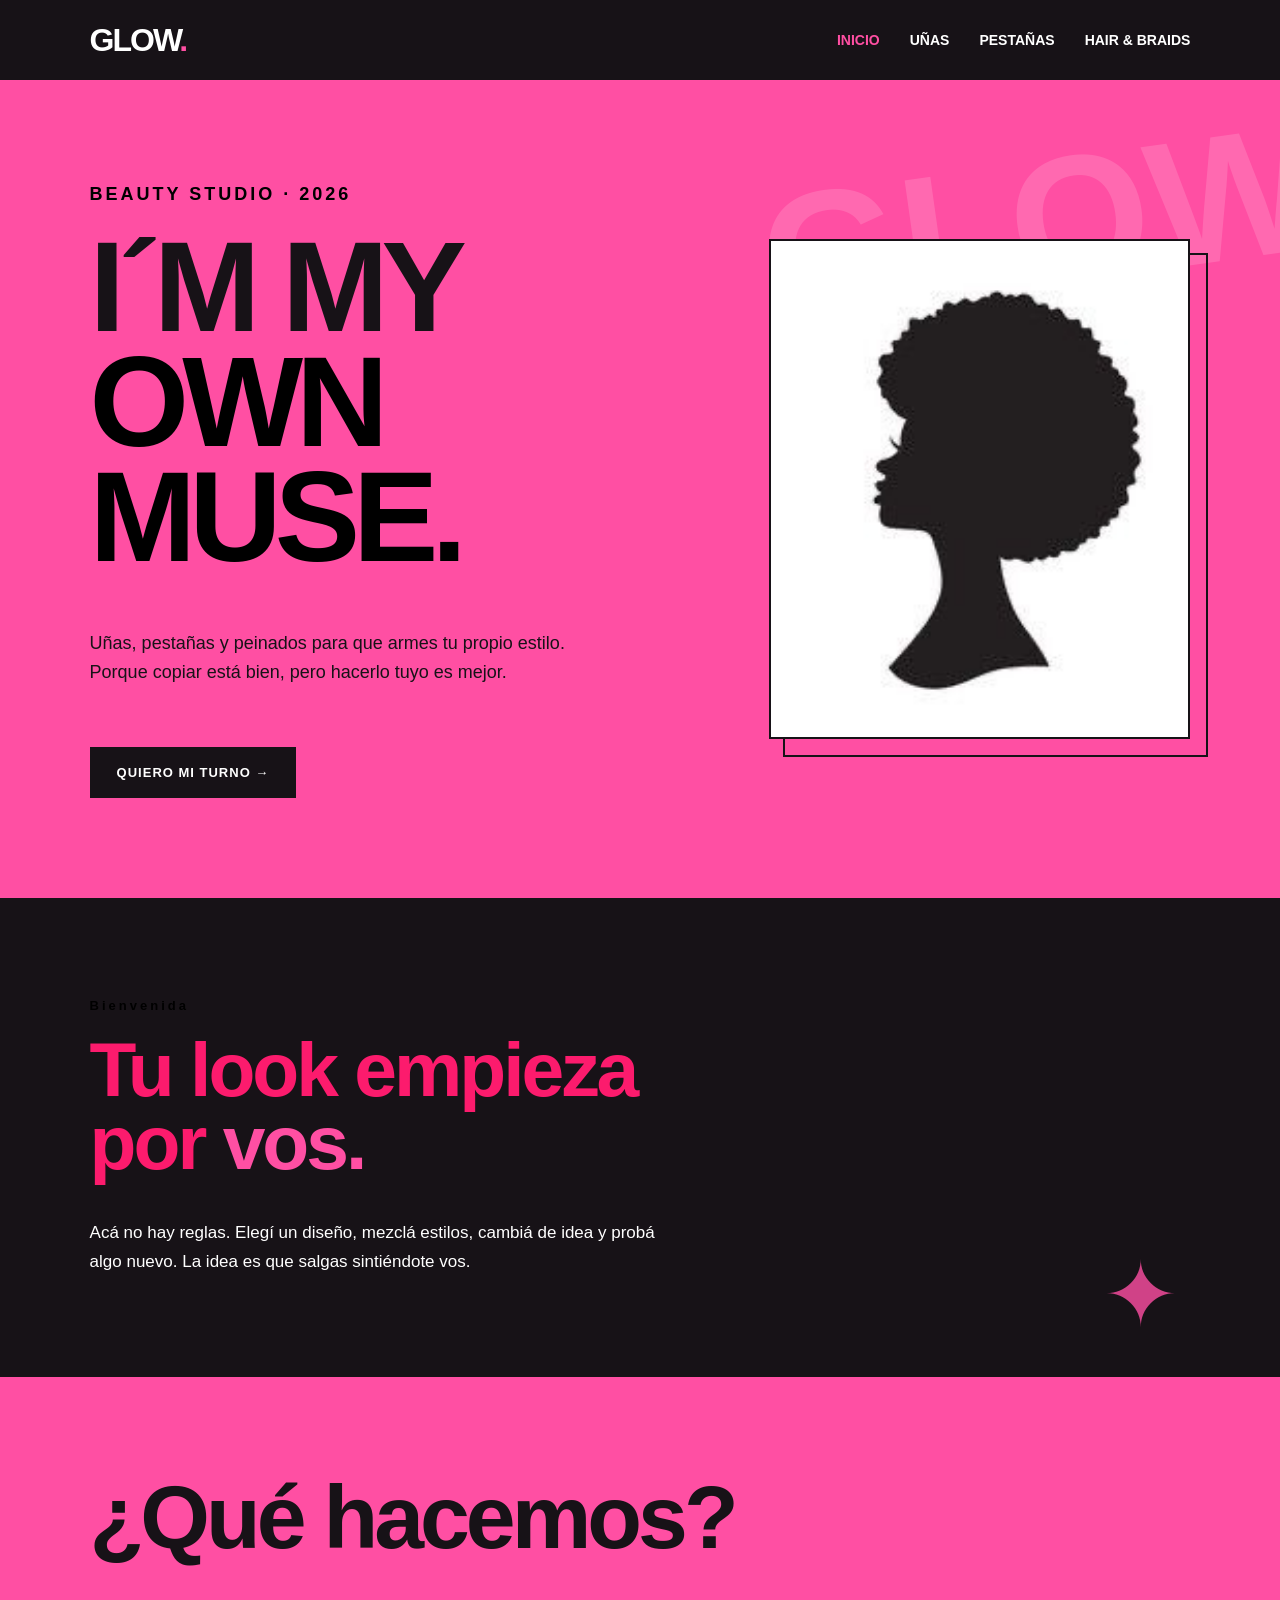
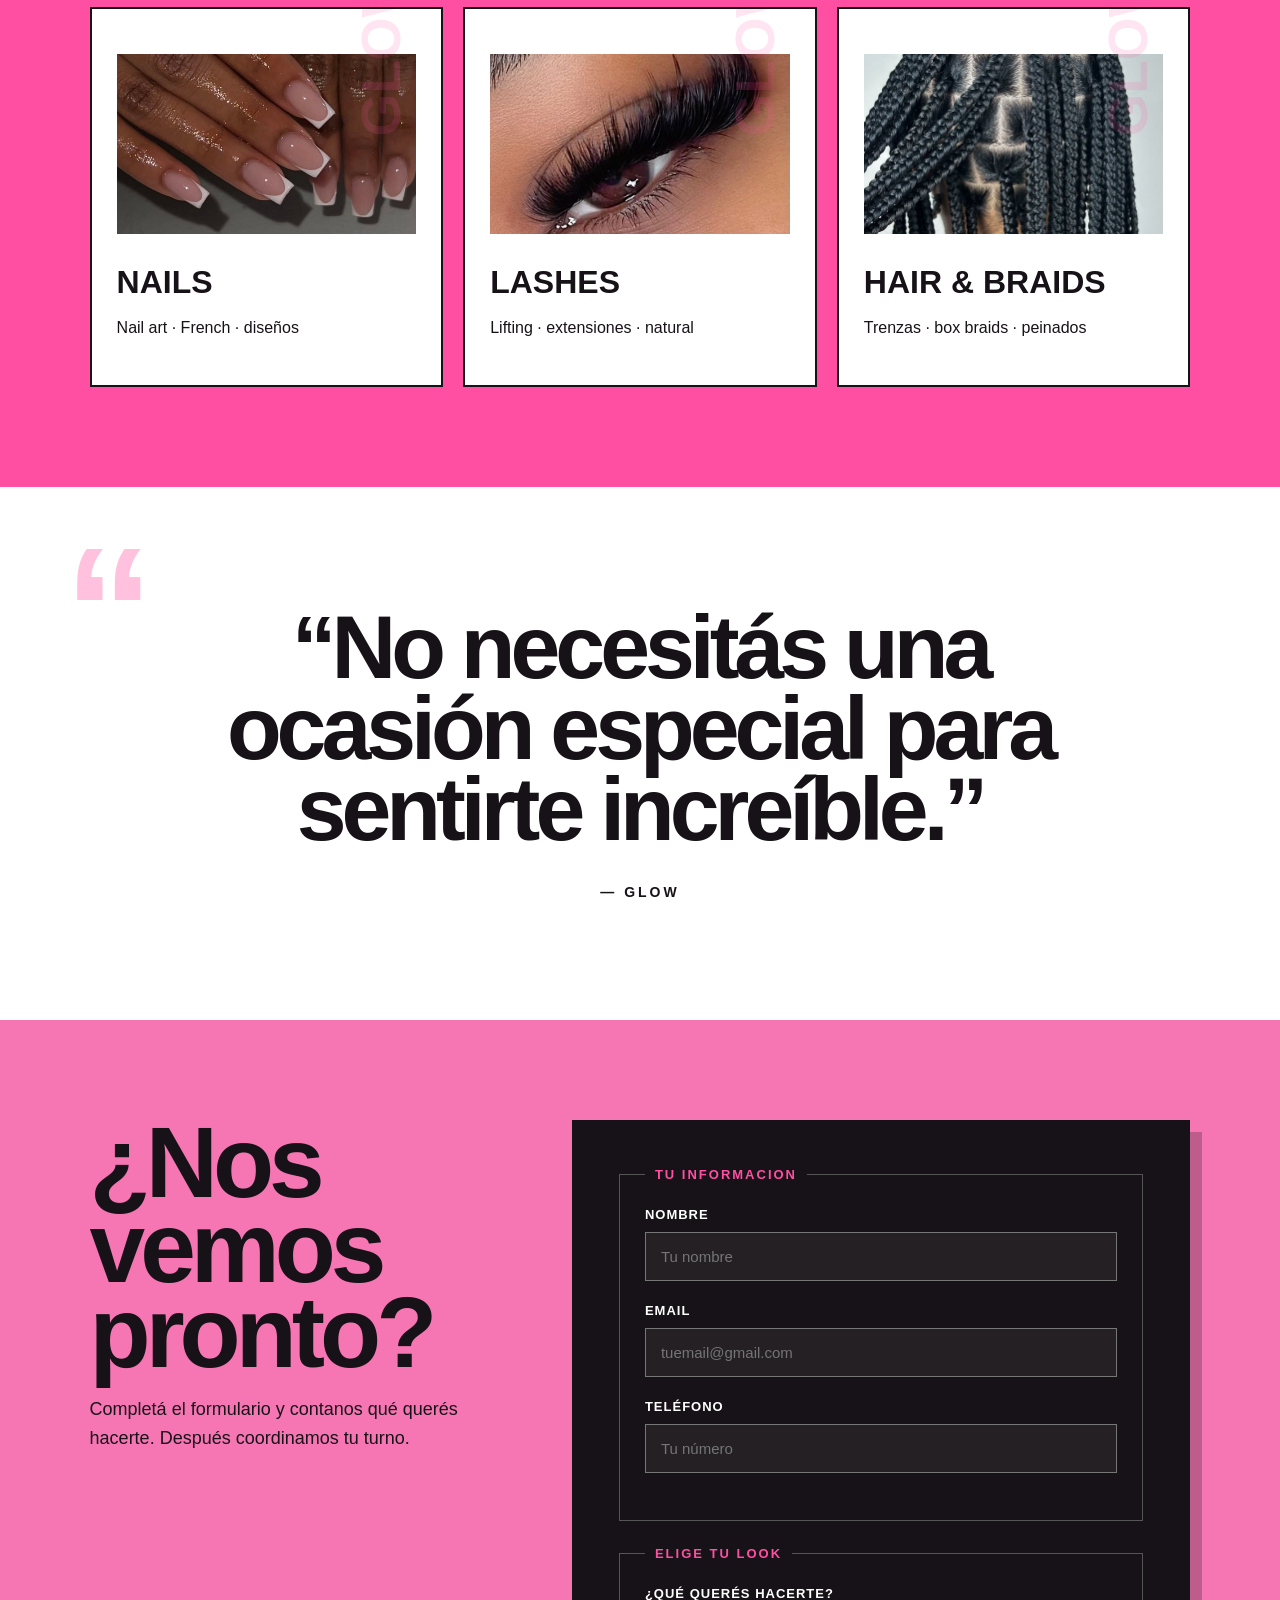
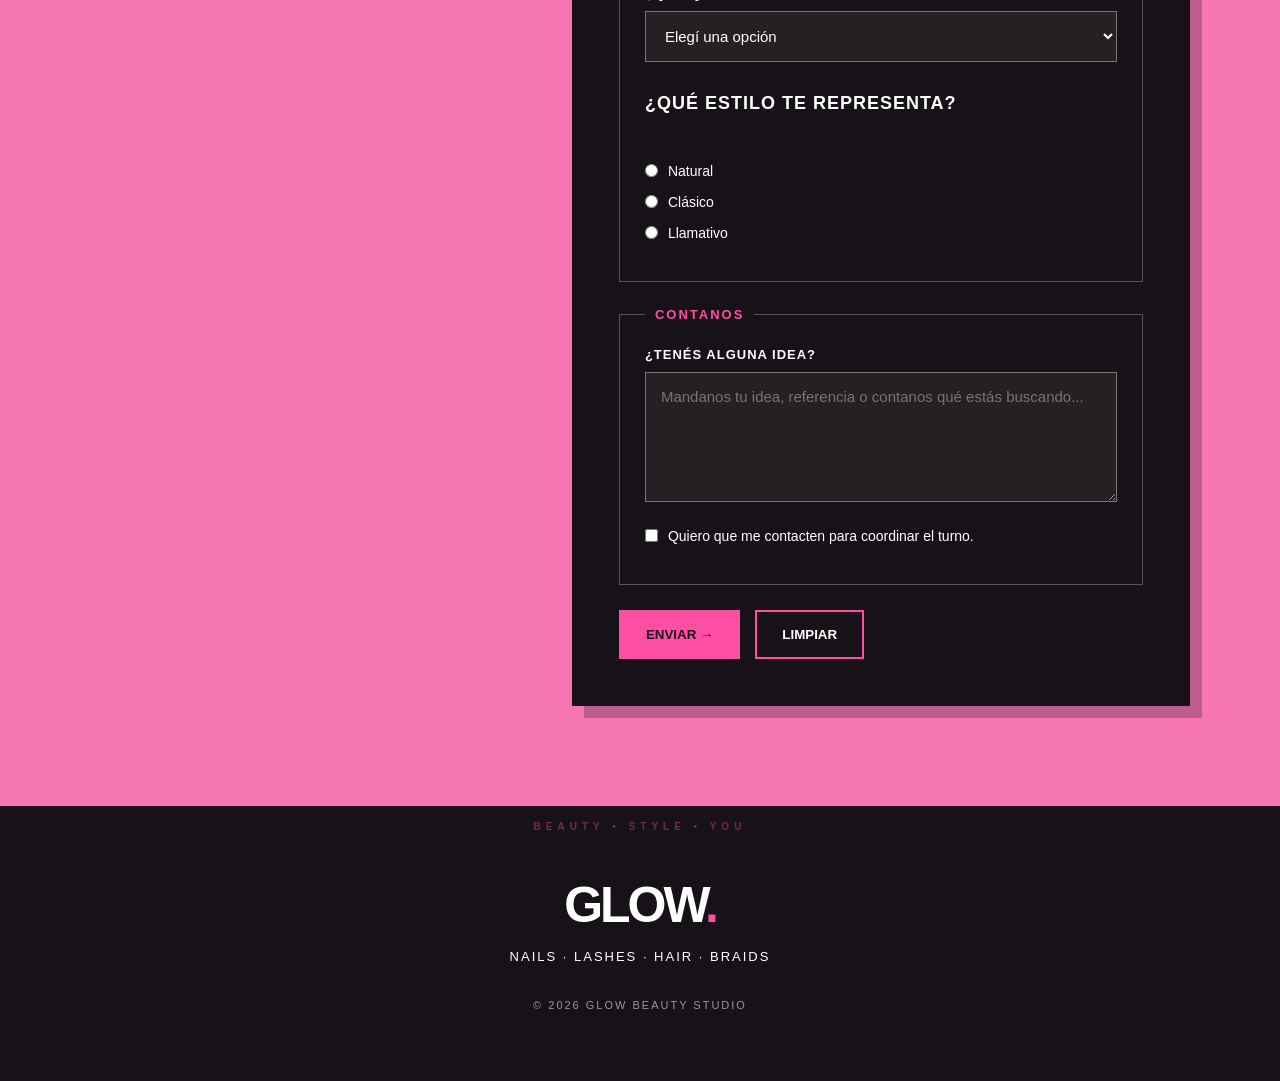
==== index.html @ 140ef934 "Entrega proyecto Estetica" ====
<!DOCTYPE html>
<html lang="es">

<head>
    <meta charset="UTF-8">
    <meta name="viewport" content="width=device-width, initial-scale=1.0">
    <title>GLOW — Beauty Studio</title>
    <link rel="stylesheet" href="style.css">
</head>

<body>

<header class="navbar">

    <a href="index.html" class="logo">
        GLOW<span>.</span>
    </a>

    <nav>
        <a href="index.html" class="activo">Inicio</a>
        <a href="unas.html">Uñas</a>
        <a href="pestanas.html">Pestañas</a>
        <a href="peinados.html">Hair & Braids</a>
    </nav>

</header>


<main>

    <section class="hero">

        <div class="hero-text">

            <p class="mini-titulo">BEAUTY STUDIO · 2026</p>

            <h1>I´M MY<br><span>OWN MUSE.</span></h1>

            <p class="descripcion">
                Uñas, pestañas y peinados para que armes
                tu propio estilo. Porque copiar está bien,
                pero hacerlo tuyo es mejor.
            </p>

            <a href="#turnos" class="boton">QUIERO MI TURNO →</a>

        </div>

        <div class="hero-img">
            <img src="img/Logo.jpg" alt="Beauty">
            <div class="sticker">

            </div>
        

    </section>


    <section class="intro">

        <p class="mini-titulo">Bienvenida</p>

        <h2>Tu look empieza<br>por <span>vos. <br> </span></h2>

       
        <p>
            Acá no hay reglas. Elegí un diseño, mezclá estilos,
            cambiá de idea y probá algo nuevo.
            La idea es que salgas sintiéndote vos.
        </p>

    </section>


    <section class="servicios">

        <div class="section-title">
            
            <h2>¿Qué hacemos?</h2>
        </div>

        <div class="servicios-grid">

            <a href="unas.html" class="servicio">


                <img src="img/french.jpg" alt="Uñas">

                <div>
                    <h3>NAILS</h3>
                    <p>Nail art · French · diseños</p>
                </div>

            </a>


            <a href="pestanas.html" class="servicio">


                <img src="img/extensiones.jpg" alt="Pestañas">

                <div>
                    <h3>LASHES</h3>
                    <p>Lifting · extensiones · natural</p>
                </div>

            </a>


            <a href="peinados.html" class="servicio">


                <img src="img/box_braids.jpg" alt="Trenzas">

                <div>
                    <h3>HAIR & BRAIDS</h3>
                    <p>Trenzas · box braids · peinados</p>
                </div>

            </a>

        </div>

    </section>


    <section class="frase">

        <p>
            “No necesitás una ocasión especial
            para sentirte increíble.”
        </p>

        <span>— GLOW</span>

    </section>


    <section id="turnos" class="turnos">

        <div class="turnos-text">

        

            <h2>¿Nos vemos<br>pronto?</h2>

            <p>
                Completá el formulario y contanos qué
                querés hacerte. Después coordinamos tu turno.
            </p>

        </div>


        <form action="#" method="POST">

            <fieldset>

                <legend>Tu Informacion</legend>

                <label for="nombre">Nombre</label>
                <input type="text" id="nombre" name="nombre"
                placeholder="Tu nombre" required>

                <label for="email">Email</label>
                <input type="email" id="email" name="email"
                placeholder="tuemail@gmail.com" required>

                <label for="telefono">Teléfono</label>
                <input type="tel" id="telefono" name="telefono"
                placeholder="Tu número" required>

            </fieldset>


            <fieldset>

                <legend>Elige tu look</legend>

                <label for="servicio">¿Qué querés hacerte?</label>

                <select id="servicio" name="servicio" required>

                    <option value="">Elegí una opción</option>
                    <option value="unas">Uñas</option>
                    <option value="pestanas">Pestañas</option>
                    <option value="peinado">Peinado</option>
                    <option value="trenzas">Trenzas africanas</option>

                </select>


                <p class="pregunta">¿Qué estilo te representa?</p>

                <label class="check">
                    <input type="radio" name="estilo" value="natural">
                    Natural
                </label>

                <label class="check">
                    <input type="radio" name="estilo" value="clasico">
                    Clásico
                </label>

                <label class="check">
                    <input type="radio" name="estilo" value="atrevido">
                    Llamativo
                </label>

            </fieldset>


            <fieldset>

                <legend>Contanos</legend>

                <label for="comentarios">
                    ¿Tenés alguna idea?
                </label>

                <textarea
                    id="comentarios"
                    name="comentarios"
                    rows="5"
                    placeholder="Mandanos tu idea, referencia o contanos qué estás buscando..."
                ></textarea>

                <label class="check">
                    <input type="checkbox" name="contacto" required>
                    Quiero que me contacten para coordinar el turno.
                </label>

            </fieldset>


            <div class="form-buttons">

                <button type="submit">ENVIAR →</button>

                <button type="reset">LIMPIAR</button>

            </div>

        </form>

    </section>

</main>


<footer>

    <div class="footer-logo">GLOW<span>.</span></div>

    <p>NAILS · LASHES · HAIR · BRAIDS</p>

    <p class="copyright">© 2026 GLOW BEAUTY STUDIO</p>

</footer>

</body>
</html>
---- style.css ----
* {
    margin: 0;
    padding: 0;
    box-sizing: border-box;
}

body {
    background: #ff4fa3;
    color: #171217;
    font-family: Arial, sans-serif;
}



.navbar {
    width: 100%;
    min-height: 80px;
    padding: 18px 7%;
    background: #171217;
    display: flex;
    align-items: center;
    justify-content: space-between;
    gap: 30px;
}

.logo {
    color: white;
    text-decoration: none;
    font-size: 32px;
    font-weight: 900;
    letter-spacing: -2px;
    white-space: nowrap;
}

.logo span {
    color: #ff4fa3;
}

.navbar nav {
    display: flex;
    align-items: center;
    justify-content: flex-end;
    gap: 30px;
    flex-wrap: wrap;
}

.navbar nav a {
    color: white;
    text-decoration: none;
    font-size: 14px;
    font-weight: bold;
    text-transform: uppercase;
    transition: 0.3s;
    white-space: nowrap;
}

.navbar nav a:hover,
.navbar nav a.activo {
    color: #ff4fa3;
}




@media (max-width: 900px) {

    .navbar {
        flex-direction: column;
        justify-content: center;
        gap: 20px;
    }

    .navbar nav {
        width: 100%;
        justify-content: center;
        gap: 20px;
    }

}


.hero {
    min-height: 620px;
    padding: 100px 7%;
    display: flex;
    align-items: center;
    justify-content: space-between;
    gap: 50px;
    position: relative;
    overflow: hidden;
}

.hero::before {
    content: "GLOW";
    position: absolute;
    right: -40px;
    top: 40px;
    font-size: 180px;
    font-weight: 900;
    color: rgba(255, 255, 255, 0.15);
    transform: rotate(-8deg);
    pointer-events: none;
}

.hero-text {
    max-width: 650px;
    position: relative;
    z-index: 2;
}

.mini-titulo {
    color: #000000;
    font-size: 13px;
    font-weight: bold;
    letter-spacing: 3px;
    margin-bottom: 20px;
}

.hero h1 {
    font-size: clamp(70px, 10vw, 150px);
    line-height: 0.9;
    letter-spacing: -7px;
    margin-bottom: 55px;
}

.hero h1 span,
.pagina-hero h1 span {
    color: #000000;
}

.hero p {
    max-width: 500px;
    font-size: 18px;
    line-height: 1.6;
}

.hero .descripcion {
    margin-bottom: 30px;
}

.hero-img {
    width: 42%;
    position: relative;
}

.hero-img::before {
    content: "";
    position: absolute;
    width: 100%;
    height: 100%;
    border: 2px solid #171217;
    top: 14px;
    left: 14px;
    z-index: 0;
}

.hero-img img {
    width: 100%;
    height: 500px;
    object-fit: cover;
    display: block;
    position: relative;
    z-index: 1;
    border: 2px solid #171217;
}

.boton {
    display: inline-block;
    margin-top: 30px;
    padding: 16px 25px;
    background: #171217;
    color: white;
    text-decoration: none;
    font-size: 13px;
    font-weight: bold;
    letter-spacing: 1px;
    border: 2px solid #171217;
    transition: 0.3s;
}

.boton:hover {
    background: transparent;
    color: #171217;
    transform: translateY(-4px);
}




.intro {
    padding: 100px 7%;
    background: #171217;
    color: rgb(252, 27, 109);
    position: relative;
    overflow: hidden;
}

.intro::after {
    content: "✦";
    position: absolute;
    right: 8%;
    bottom: 30px;
    color: #ff4fa3;
    font-size: 90px;
    opacity: 0.8;
}

.intro h2 {
    max-width: 900px;
    font-size: clamp(40px, 6vw, 80px);
    line-height: 0.95;
    letter-spacing: -3px;
    position: relative;
    z-index: 1;
}

.intro h2 span {
    color: #ff4fa3;
}

.intro > p:last-child {
    max-width: 600px;
    margin-top: 40px;
    color: white;
    font-size: 17px;
    line-height: 1.7;
}




.servicios {
    padding: 100px 7%;
    position: relative;
}

.section-title {
    margin-bottom: 50px;
}

.section-title h2 {
    font-size: clamp(45px, 7vw, 90px);
    line-height: 0.9;
    letter-spacing: -4px;
}

.servicios-grid {
    display: grid;
    grid-template-columns: repeat(3, 1fr);
    gap: 20px;
}

.servicio {
    background: white;
    padding: 25px;
    min-height: 380px;
    border: 2px solid #171217;
    transition: 0.3s;
    text-decoration: none;
    color: #171217;
    position: relative;
    overflow: hidden;
}

.servicio::before {
    content: "GLOW";
    position: absolute;
    right: -25px;
    top: 10px;
    font-size: 55px;
    font-weight: 900;
    color: rgba(255, 79, 163, 0.15);
    transform: rotate(-90deg);
}

.servicio img {
    width: 100%;
    height: 180px;
    object-fit: cover;
    display: block;
    margin-top: 20px;
    transition: 0.4s;
}

.servicio:hover {
    background: #ff4fa3;
    transform: translateY(-8px);
    box-shadow: 8px 8px 0 #171217;
}

.servicio:hover img {
    transform: scale(1.04);
}

.servicio span {
    font-size: 13px;
    font-weight: bold;
}

.servicio h3 {
    font-size: 32px;
    margin: 30px 0 15px;
}

.servicio p {
    line-height: 1.5;
}




.frase {
    padding: 120px 7%;
    text-align: center;
    position: relative;
    background: white;
    overflow: hidden;
}

.frase::before {
    content: "“";
    position: absolute;
    left: 5%;
    top: 20px;
    font-size: 180px;
    font-weight: 900;
    color: #ff4fa3;
    opacity: 0.35;
}

.frase p {
    max-width: 1000px;
    margin: auto;
    font-size: clamp(45px, 7vw, 100px);
    line-height: 0.9;
    letter-spacing: -5px;
    font-weight: 900;
    position: relative;
}

.frase span {
    display: block;
    margin-top: 35px;
    font-size: 14px;
    font-weight: bold;
    letter-spacing: 3px;
}




.turnos {
    padding: 100px 7%;
    background: #f676b4;
    display: grid;
    grid-template-columns: 0.8fr 1.2fr;
    gap: 70px;
    align-items: start;
    position: relative;
}

.turnos-text {
    position: sticky;
    top: 30px;
}

.turnos h2 {
    font-size: clamp(50px, 8vw, 100px);
    line-height: 0.85;
    letter-spacing: -5px;
    margin-bottom: 20px;
}

.turnos p {
    margin-bottom: 45px;
    font-size: 18px;
    line-height: 1.6;
}

.turnos form {
    background: #171217;
    color: white;
    padding: 45px;
    border: 2px solid #171217;
    box-shadow: 12px 12px 0 rgba(23, 18, 23, 0.25);
}

fieldset {
    border: 1px solid #555;
    padding: 25px;
    margin-bottom: 25px;
}

legend {
    color: #ff4fa3;
    padding: 0 10px;
    font-size: 13px;
    font-weight: bold;
    text-transform: uppercase;
    letter-spacing: 2px;
}

form label {
    display: block;
    margin-bottom: 10px;
    font-size: 13px;
    font-weight: bold;
    text-transform: uppercase;
    letter-spacing: 1px;
}

form input,
form select,
form textarea {
    width: 100%;
    padding: 15px;
    border: 1px solid #777;
    background: #242024;
    color: white;
    font-family: Arial, sans-serif;
    font-size: 15px;
    margin-bottom: 22px;
}

form input:focus,
form select:focus,
form textarea:focus {
    outline: none;
    border-color: #ff4fa3;
    box-shadow: 0 0 0 2px rgba(255, 79, 163, 0.2);
}

form textarea {
    min-height: 130px;
    resize: vertical;
}

.pregunta {
    margin: 5px 0 15px;
    font-size: 13px;
    font-weight: bold;
    text-transform: uppercase;
    letter-spacing: 1px;
}

.check {
    display: flex;
    align-items: center;
    gap: 10px;
    margin-bottom: 15px;
    font-size: 14px;
    font-weight: normal;
    text-transform: none;
    letter-spacing: 0;
}

.check input {
    width: auto;
    margin: 0;
}

.form-buttons {
    display: flex;
    gap: 15px;
}

.form-buttons button {
    padding: 15px 25px;
    border: 2px solid #ff4fa3;
    background: #ff4fa3;
    color: #171217;
    font-weight: bold;
    cursor: pointer;
    text-transform: uppercase;
    transition: 0.3s;
}

.form-buttons button[type="reset"] {
    background: transparent;
    color: white;
}

.form-buttons button:hover {
    transform: translateY(-3px);
}



.pagina-hero {
    padding: 120px 7% 80px;
    max-width: 1200px;
    position: relative;
}

.pagina-hero::after {
    content: "✦";
    position: absolute;
    right: 7%;
    top: 80px;
    font-size: 100px;
    color: white;
    opacity: 0.6;
    transform: rotate(15deg);
}

.pagina-hero h1 {
    font-size: clamp(65px, 10vw, 145px);
    line-height: 0.8;
    letter-spacing: -7px;
    margin-bottom: 40px;
    position: relative;
    z-index: 1;
}

.pagina-hero > p:last-child {
    max-width: 600px;
    font-size: 19px;
    line-height: 1.6;
}




.galeria {
    padding: 20px 7% 100px;
    display: grid;
    grid-template-columns: 2fr 1fr;
    grid-template-rows: 300px 300px;
    gap: 20px;
}

.galeria img {
    width: 100%;
    height: 100%;
    object-fit: cover;
    display: block;
    transition: 0.5s;
}

.foto-grande {
    grid-row: span 2;
}

.foto {
    overflow: hidden;
    position: relative;
    border: 2px solid #171217;
}

.foto-grande {
    overflow: hidden;
    position: relative;
    border: 2px solid #171217;
}

.foto::after,
.foto-grande::after {
    content: "GLOW";
    position: absolute;
    bottom: 12px;
    right: 15px;
    background: #171217;
    color: #ff4fa3;
    padding: 7px 10px;
    font-size: 10px;
    font-weight: bold;
    letter-spacing: 2px;
}

.foto:hover img,
.foto-grande:hover img {
    transform: scale(1.05);
}




.contenido {
    padding: 100px 7%;
    background: white;
    position: relative;
}

.contenido::before {
    content: "";
    position: absolute;
    left: 7%;
    top: 60px;
    width: 60px;
    height: 4px;
    background: #ff4fa3;
}

.contenido .mini-titulo {
    padding-top: 25px;
}

.estilos {
    display: grid;
    grid-template-columns: repeat(3, 1fr);
    gap: 50px;
    margin-top: 50px;
}

.estilos div {
    border-top: 2px solid #171217;
    padding-top: 20px;
    transition: 0.3s;
}

.estilos div:hover {
    transform: translateY(-6px);
    border-top-color: #ff4fa3;
}

.estilos span {
    color: #ff3892;
    font-weight: bold;
}

.estilos h2 {
    font-size: 35px;
    margin: 25px 0 15px;
}

.estilos p {
    line-height: 1.5;
    max-width: 300px;
}



footer {
    background: #171217;
    color: white;
    padding: 70px 7%;
    text-align: center;
    position: relative;
    overflow: hidden;
}

footer::before {
    content: "BEAUTY • STYLE • YOU";
    position: absolute;
    top: 15px;
    left: 0;
    width: 100%;
    color: #ff4fa3;
    opacity: 0.4;
    font-size: 10px;
    font-weight: bold;
    letter-spacing: 5px;
}

.footer-logo {
    font-size: 50px;
    font-weight: 900;
    letter-spacing: -3px;
}

.footer-logo span {
    color: #ff4fa3;
}

footer p {
    margin-top: 15px;
    font-size: 13px;
    letter-spacing: 2px;
}

footer .copyright {
    color: #999;
    font-size: 11px;
    margin-top: 35px;
}




@media (max-width: 800px) {

    .navbar {
        flex-direction: column;
        gap: 20px;
    }

    .navbar nav {
        gap: 15px;
        flex-wrap: wrap;
        justify-content: center;
    }

    .hero {
        flex-direction: column;
        align-items: flex-start;
    }

    .hero::before {
        font-size: 100px;
        top: 20px;
    }

    .hero-img {
        width: 100%;
    }

    .hero-img img {
        height: 400px;
    }

    .servicios-grid {
        grid-template-columns: 1fr;
    }

    .galeria {
        grid-template-columns: 1fr;
        grid-template-rows: auto;
    }

    .foto-grande {
        grid-row: auto;
    }

    .galeria img {
        height: 350px;
    }

    .estilos {
        grid-template-columns: 1fr;
        gap: 35px;
    }

    .turnos {
        grid-template-columns: 1fr;
        gap: 30px;
    }

    .turnos-text {
        position: static;
    }

    .turnos form {
        padding: 25px;
    }

    .form-buttons {
        flex-direction: column;
    }

    .form-buttons button {
        width: 100%;
    }

    .pagina-hero::after {
        font-size: 60px;
        top: 40px;
    }
}
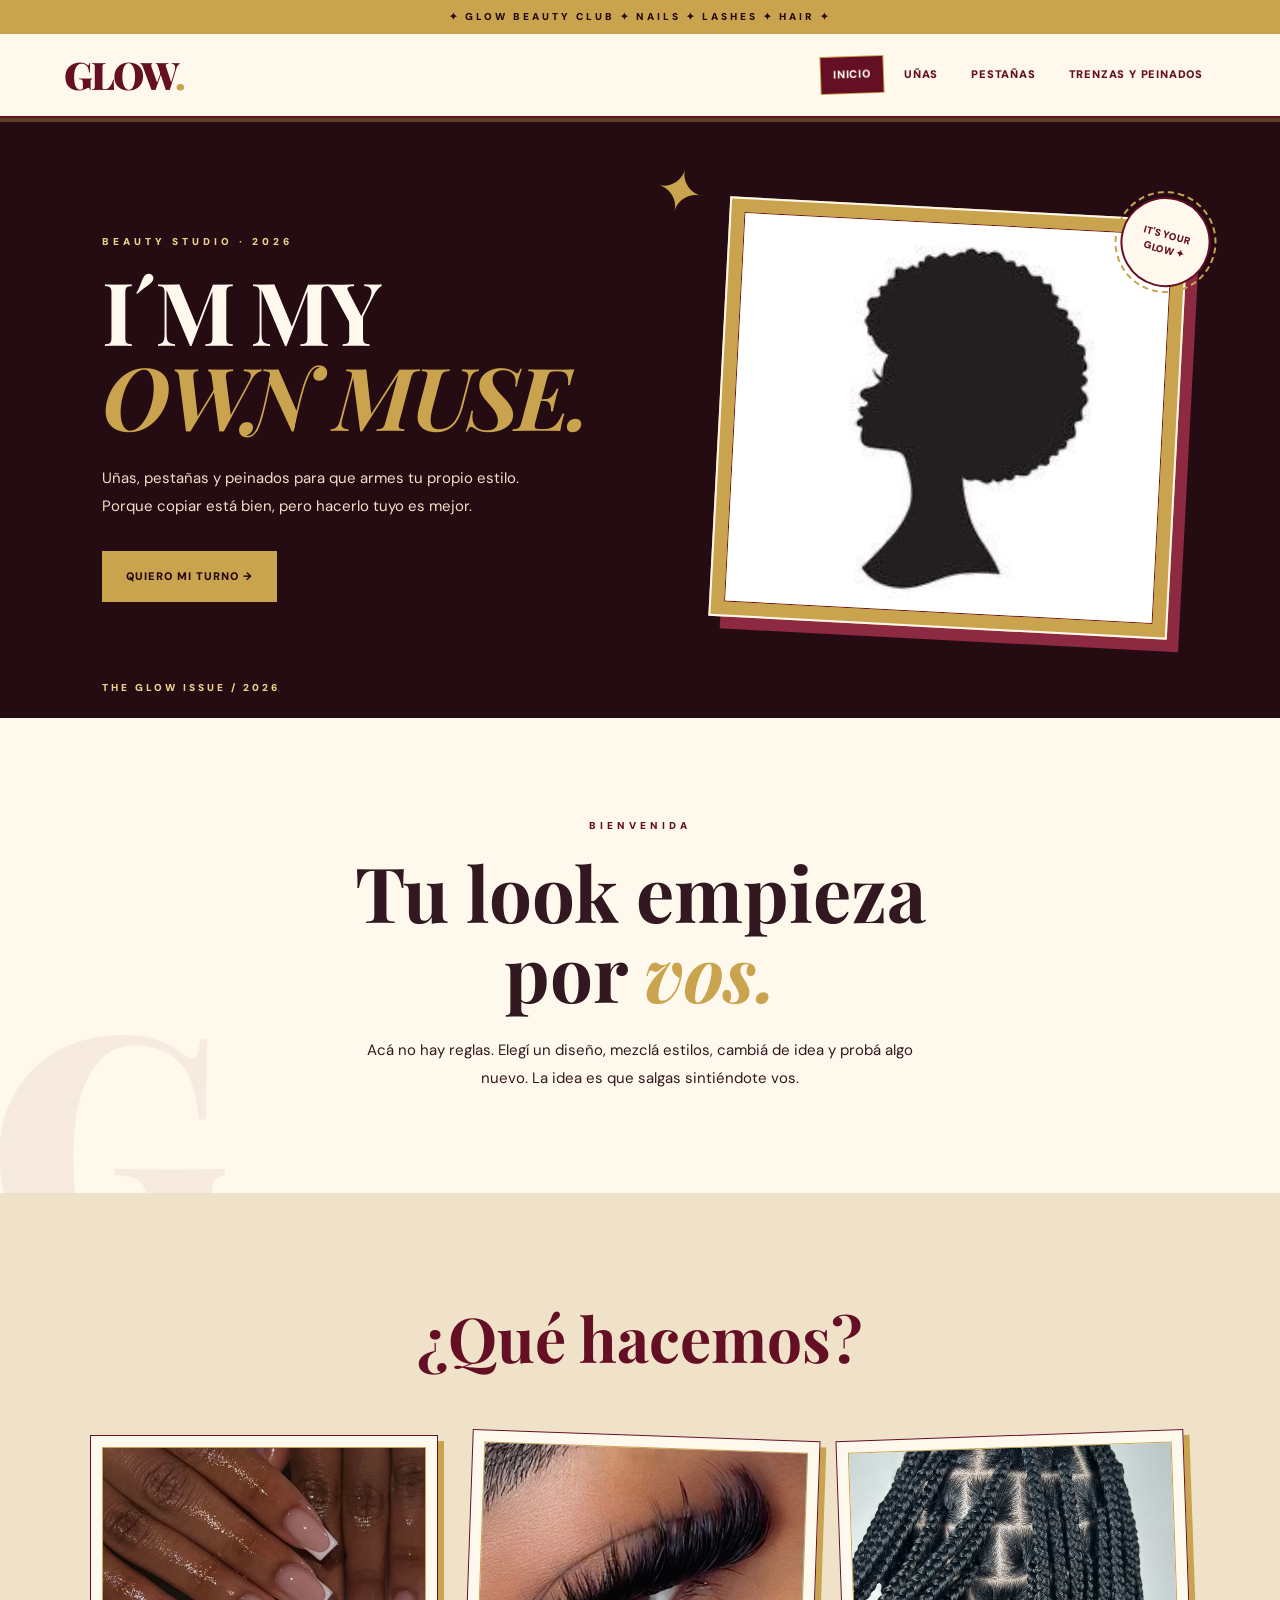
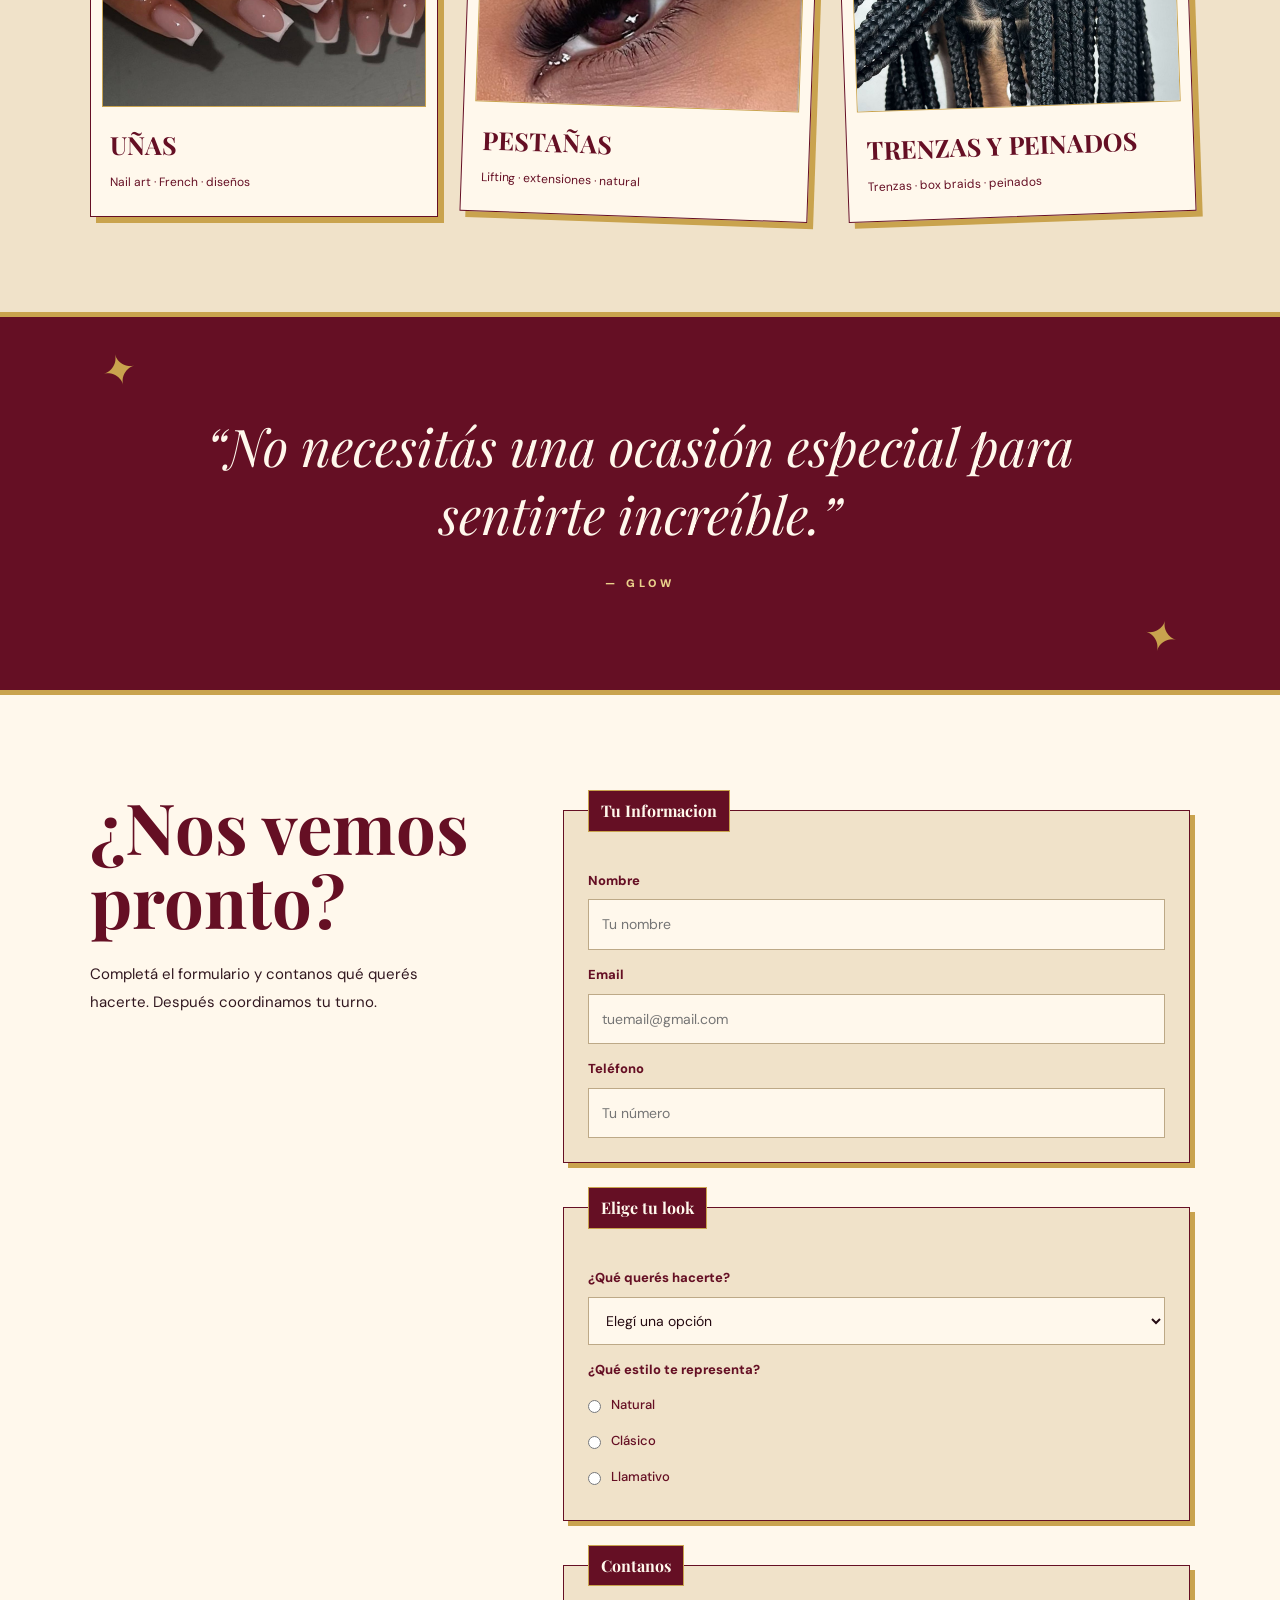
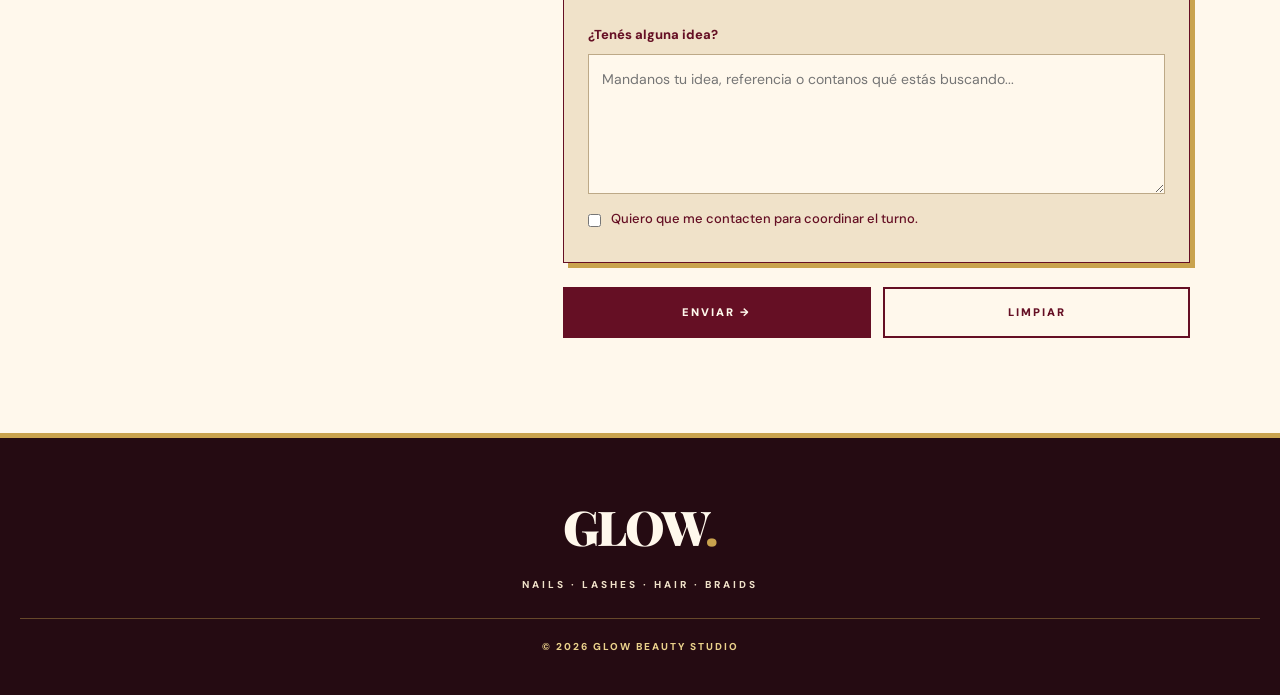
==== commit a0835b8b: "Add files Vía upload" ====
--- a/index.html
+++ b/index.html
@@ -20,7 +20,7 @@
         <a href="index.html" class="activo">Inicio</a>
         <a href="unas.html">Uñas</a>
         <a href="pestanas.html">Pestañas</a>
-        <a href="peinados.html">Hair & Braids</a>
+        <a href="peinados.html">Trenzas y Peinados</a>
     </nav>
 
 </header>
@@ -87,7 +87,7 @@
                 <img src="img/french.jpg" alt="Uñas">
 
                 <div>
-                    <h3>NAILS</h3>
+                    <h3>UÑAS</h3>
                     <p>Nail art · French · diseños</p>
                 </div>
 
@@ -100,7 +100,7 @@
                 <img src="img/extensiones.jpg" alt="Pestañas">
 
                 <div>
-                    <h3>LASHES</h3>
+                    <h3>PESTAÑAS</h3>
                     <p>Lifting · extensiones · natural</p>
                 </div>
 
@@ -113,7 +113,7 @@
                 <img src="img/box_braids.jpg" alt="Trenzas">
 
                 <div>
-                    <h3>HAIR & BRAIDS</h3>
+                    <h3>TRENZAS Y PEINADOS</h3>
                     <p>Trenzas · box braids · peinados</p>
                 </div>
 
--- a/style.css
+++ b/style.css
@@ -1,3 +1,15 @@
+@import url('https://fonts.googleapis.com/css2?family=DM+Sans:wght@400;500;600;700;800;900&family=Playfair+Display:ital,wght@0,600;0,700;0,800;0,900;1,700;1,800&display=swap');
+
+:root {
+    --bordo: #650f24;
+    --bordo-dark: #250b12;
+    --bordo-light: #8d2940;
+    --beige: #f0e2c9;
+    --beige-light: #fff8ec;
+    --gold: #c9a34e;
+    --gold-light: #ead18b;
+    --ink: #321820;
+}
 
 * {
     margin: 0;
@@ -5,757 +17,1409 @@
     box-sizing: border-box;
 }
 
+html {
+    scroll-behavior: smooth;
+    scroll-padding-top: 100px;
+}
+
 body {
-    background: #ff4fa3;
-    color: #171217;
-    font-family: Arial, sans-serif;
-}
-
+    position: relative;
+    overflow-x: hidden;
+    background-color: var(--beige);
+    color: var(--ink);
+    font-family: 'DM Sans', Arial, sans-serif;
+    line-height: 1.6;
+}
+
+body::before {
+    content: "✦ GLOW BEAUTY CLUB ✦ NAILS ✦ LASHES ✦ HAIR ✦";
+    display: block;
+    padding: 9px 12px;
+    background: var(--gold);
+    color: var(--bordo-dark);
+    text-align: center;
+    font-size: 10px;
+    font-weight: 900;
+    letter-spacing: 3px;
+    overflow-wrap: anywhere;
+}
+
+img {
+    display: block;
+    max-width: 100%;
+}
+
+a {
+    color: inherit;
+    text-decoration: none;
+}
+
+button,
+input,
+select,
+textarea {
+    font: inherit;
+}
+
+::selection {
+    background: var(--gold);
+    color: var(--bordo-dark);
+}
 
 
 .navbar {
     width: 100%;
-    min-height: 80px;
-    padding: 18px 7%;
-    background: #171217;
+    min-height: 84px;
+    padding: 15px 5%;
     display: flex;
     align-items: center;
     justify-content: space-between;
-    gap: 30px;
+    flex-wrap: wrap;
+    gap: 16px;
+    position: sticky;
+    top: 0;
+    z-index: 100;
+    background: var(--beige-light);
+    border-bottom: 2px solid var(--bordo);
+    box-shadow: 0 4px 0 rgba(201, 163, 78, 0.35);
 }
 
 .logo {
-    color: white;
-    text-decoration: none;
-    font-size: 32px;
+    flex-shrink: 0;
+    color: var(--bordo);
+    font-family: 'Playfair Display', Georgia, serif;
+    font-size: 38px;
     font-weight: 900;
+    line-height: 1;
     letter-spacing: -2px;
-    white-space: nowrap;
-}
-
-.logo span {
-    color: #ff4fa3;
+}
+
+.logo span,
+.footer-logo span {
+    color: var(--gold);
 }
 
 .navbar nav {
     display: flex;
     align-items: center;
     justify-content: flex-end;
-    gap: 30px;
     flex-wrap: wrap;
+    gap: 7px;
 }
 
 .navbar nav a {
-    color: white;
-    text-decoration: none;
-    font-size: 14px;
-    font-weight: bold;
+    display: inline-block;
+    padding: 9px 12px;
+    border: 1px solid transparent;
+    color: var(--bordo);
+    font-size: 11px;
+    font-weight: 900;
+    letter-spacing: 0.8px;
     text-transform: uppercase;
-    transition: 0.3s;
-    white-space: nowrap;
+    transition: 0.25s ease;
 }
 
 .navbar nav a:hover,
 .navbar nav a.activo {
-    color: #ff4fa3;
-}
-
-
+    background: var(--bordo);
+    color: var(--beige-light);
+    border-color: var(--gold);
+    transform: rotate(-2deg);
+}
+
+
+h1,
+h2,
+h3 {
+    overflow-wrap: anywhere;
+}
+
+h1,
+h2 {
+    font-family: 'Playfair Display', Georgia, serif;
+}
+
+h1 span,
+h2 span {
+    color: var(--gold);
+}
+
+.mini-titulo {
+    margin-bottom: 18px;
+    color: var(--bordo);
+    font-size: 10px;
+    font-weight: 900;
+    letter-spacing: 4px;
+    text-transform: uppercase;
+}
+
+
+.hero {
+    min-height: 600px;
+    padding: 75px 8%;
+    display: grid;
+    grid-template-columns: minmax(0, 1.1fr) minmax(0, 0.9fr);
+    align-items: center;
+    gap: 55px;
+    position: relative;
+    isolation: isolate;
+    background: var(--bordo-dark);
+    color: var(--beige-light);
+}
+
+.hero::before {
+    content: "✦";
+    position: absolute;
+    top: 28px;
+    right: 45%;
+    color: var(--gold);
+    font-size: 58px;
+    transform: rotate(14deg);
+    z-index: -1;
+}
+
+.hero::after {
+    content: "THE GLOW ISSUE  /  2026";
+    position: absolute;
+    bottom: 22px;
+    left: 8%;
+    color: var(--gold-light);
+    font-size: 10px;
+    font-weight: 900;
+    letter-spacing: 3px;
+}
+
+.hero .mini-titulo {
+    color: var(--gold-light);
+}
+
+.hero h1 {
+    margin-bottom: 25px;
+    font-size: clamp(48px, 6.8vw, 94px);
+    line-height: 0.98;
+    letter-spacing: -3px;
+    text-transform: uppercase;
+}
+
+.hero h1 span {
+    color: var(--gold);
+    font-style: italic;
+}
+
+.descripcion {
+    max-width: 440px;
+    margin-bottom: 30px;
+    color: var(--beige);
+    font-size: 15px;
+    line-height: 1.9;
+}
+
+.boton {
+    display: inline-block;
+    padding: 15px 22px;
+    border: 2px solid var(--gold);
+    background: var(--gold);
+    color: var(--bordo-dark);
+    font-size: 11px;
+    font-weight: 900;
+    letter-spacing: 1px;
+    transition: 0.25s ease;
+}
+
+.boton:hover {
+    background: transparent;
+    color: var(--gold-light);
+    transform: translateY(-4px) rotate(-2deg);
+}
+
+.hero-img {
+    min-width: 0;
+    position: relative;
+    padding: 13px;
+    background: var(--gold);
+    border: 2px solid var(--beige-light);
+    box-shadow: 12px 12px 0 var(--bordo-light);
+    transform: rotate(3deg);
+}
+
+.hero-img img {
+    width: 100%;
+    height: 390px;
+    object-fit: cover;
+    background: var(--beige);
+    border: 1px solid var(--bordo);
+}
+
+.sticker {
+    position: absolute;
+    top: -24px;
+    right: -25px;
+    width: 90px;
+    height: 90px;
+    display: grid;
+    place-items: center;
+    border: 2px solid var(--bordo);
+    outline: 2px dashed var(--gold);
+    outline-offset: 4px;
+    border-radius: 50%;
+    background: var(--beige-light);
+    color: var(--bordo);
+    transform: rotate(12deg);
+    z-index: 2;
+}
+
+.sticker::before {
+    content: "IT'S YOUR GLOW ✦";
+    max-width: 70px;
+    text-align: center;
+    font-size: 10px;
+    font-weight: 900;
+    line-height: 1.5;
+}
+
+
+.intro {
+    padding: 100px 7%;
+    position: relative;
+    overflow: hidden;
+    background: var(--beige-light);
+    text-align: center;
+}
+
+.intro::before {
+    content: "G";
+    position: absolute;
+    left: -12px;
+    bottom: -100px;
+    color: rgba(101, 15, 36, 0.055);
+    font-family: 'Playfair Display', Georgia, serif;
+    font-size: 320px;
+    font-weight: 900;
+    line-height: 1;
+}
+
+.intro .mini-titulo,
+.intro h2,
+.intro > p:last-child {
+    position: relative;
+}
+
+.intro h2 {
+    margin-bottom: 24px;
+    font-size: clamp(43px, 6vw, 76px);
+    line-height: 1.05;
+}
+
+.intro h2 span {
+    font-style: italic;
+}
+
+.intro > p:last-child {
+    max-width: 590px;
+    margin: 0 auto;
+    font-size: 15px;
+    line-height: 1.9;
+}
+
+
+.servicios {
+    padding: 95px 7%;
+    background: var(--beige);
+}
+
+.section-title {
+    margin-bottom: 48px;
+    text-align: center;
+}
+
+.section-title h2 {
+    color: var(--bordo);
+    font-size: clamp(38px, 5vw, 62px);
+}
+
+.servicios-grid {
+    display: grid;
+    grid-template-columns: repeat(3, minmax(0, 1fr));
+    gap: 28px;
+}
+
+.servicio {
+    min-width: 0;
+    display: flex;
+    flex-direction: column;
+    position: relative;
+    padding: 11px;
+    border: 1px solid var(--bordo);
+    background: var(--beige-light);
+    color: var(--bordo);
+    box-shadow: 6px 6px 0 var(--gold);
+    transition: transform 0.25s ease, box-shadow 0.25s ease;
+}
+
+.servicio:nth-child(2) {
+    transform: rotate(2deg);
+}
+
+.servicio:nth-child(3) {
+    transform: rotate(-2deg);
+}
+
+.servicio:hover {
+    transform: translateY(-7px) rotate(0);
+    box-shadow: 10px 10px 0 var(--bordo);
+}
+
+.servicio img {
+    width: 100%;
+    height: 260px;
+    object-fit: cover;
+    border: 1px solid var(--gold);
+}
+
+.servicio > div {
+    padding: 18px 8px 13px;
+}
+
+.servicio h3 {
+    margin-bottom: 7px;
+    font-family: 'Playfair Display', Georgia, serif;
+    font-size: 25px;
+}
+
+.servicio p {
+    font-size: 12px;
+    line-height: 1.7;
+}
+
+.numero {
+    position: absolute;
+    top: 20px;
+    left: 20px;
+    z-index: 2;
+    padding: 8px 11px;
+    border: 1px solid var(--gold);
+    background: var(--bordo);
+    color: var(--gold-light);
+    font-size: 12px;
+    font-weight: 900;
+}
+
+.frase {
+    padding: 95px 8%;
+    position: relative;
+    border-top: 5px solid var(--gold);
+    border-bottom: 5px solid var(--gold);
+    background: var(--bordo);
+    color: var(--beige-light);
+    text-align: center;
+}
+
+.frase::before,
+.frase::after {
+    content: "✦";
+    position: absolute;
+    color: var(--gold);
+    font-size: 42px;
+}
+
+.frase::before {
+    top: 20px;
+    left: 8%;
+    transform: rotate(-15deg);
+}
+
+.frase::after {
+    right: 8%;
+    bottom: 20px;
+    transform: rotate(15deg);
+}
+
+.frase p {
+    max-width: 900px;
+    margin: 0 auto 22px;
+    font-family: 'Playfair Display', Georgia, serif;
+    font-size: clamp(28px, 4.5vw, 52px);
+    font-style: italic;
+    line-height: 1.3;
+}
+
+.frase span {
+    color: var(--gold-light);
+    font-size: 11px;
+    font-weight: 900;
+    letter-spacing: 4px;
+}
+
+
+.turnos {
+    padding: 95px 7%;
+    display: grid;
+    grid-template-columns: minmax(0, 0.8fr) minmax(0, 1.2fr);
+    align-items: start;
+    gap: 55px;
+    background: var(--beige-light);
+}
+
+.turnos-text {
+    position: sticky;
+    top: 115px;
+}
+
+.turnos-text h2 {
+    margin-bottom: 22px;
+    color: var(--bordo);
+    font-size: clamp(43px, 5.5vw, 72px);
+    line-height: 1.05;
+}
+
+.turnos-text > p:last-child {
+    max-width: 370px;
+    font-size: 15px;
+    line-height: 1.9;
+}
+
+.turnos form {
+    min-width: 0;
+    display: flex;
+    flex-direction: column;
+    gap: 24px;
+}
+
+.turnos fieldset {
+    min-width: 0;
+    padding: 24px;
+    border: 1px solid var(--bordo);
+    background: var(--beige);
+    box-shadow: 5px 5px 0 var(--gold);
+}
+
+.turnos legend {
+    padding: 7px 12px;
+    border: 1px solid var(--gold);
+    background: var(--bordo);
+    color: var(--beige-light);
+    font-family: 'Playfair Display', Georgia, serif;
+    font-size: 16px;
+    font-weight: 700;
+}
+
+.turnos label,
+.turnos .pregunta {
+    display: block;
+    margin: 15px 0 8px;
+    color: var(--bordo);
+    font-size: 13px;
+    font-weight: 800;
+}
+
+.turnos input:not([type="radio"]):not([type="checkbox"]),
+.turnos select,
+.turnos textarea {
+    display: block;
+    width: 100%;
+    max-width: 100%;
+    padding: 13px;
+    border: 1px solid #bda987;
+    border-radius: 0;
+    background: var(--beige-light);
+    color: var(--bordo-dark);
+    font-family: inherit;
+    font-size: 14px;
+}
+
+.turnos input:focus,
+.turnos select:focus,
+.turnos textarea:focus {
+    outline: 2px solid var(--gold);
+    outline-offset: 2px;
+}
+
+.turnos textarea {
+    min-height: 120px;
+    resize: vertical;
+}
+
+.turnos .check {
+    display: flex;
+    align-items: flex-start;
+    gap: 10px;
+    line-height: 1.6;
+    font-weight: 500;
+}
+
+.turnos .check input {
+    flex-shrink: 0;
+    margin-top: 5px;
+    accent-color: var(--bordo);
+}
+
+.form-buttons {
+    display: flex;
+    flex-wrap: wrap;
+    gap: 12px;
+}
+
+.form-buttons button {
+    flex: 1 1 140px;
+    padding: 15px 18px;
+    border: 2px solid var(--bordo);
+    background: var(--bordo);
+    color: var(--beige-light);
+    font-size: 11px;
+    font-weight: 900;
+    letter-spacing: 2px;
+    cursor: pointer;
+    transition: 0.25s ease;
+}
+
+.form-buttons button:hover {
+    border-color: var(--gold);
+    background: var(--gold);
+    color: var(--bordo-dark);
+    transform: translateY(-3px);
+}
+
+.form-buttons button[type="reset"] {
+    background: transparent;
+    color: var(--bordo);
+}
+
+.form-buttons button[type="reset"]:hover {
+    background: var(--bordo);
+    color: var(--beige-light);
+}
+
+
+.pagina-hero {
+    padding: 95px 8% 85px;
+    position: relative;
+    overflow: hidden;
+    border-bottom: 5px solid var(--gold);
+    background: var(--bordo-dark);
+    color: var(--beige-light);
+    text-align: center;
+}
+
+.pagina-hero::before {
+    content: "✦";
+    position: absolute;
+    top: 22px;
+    left: 8%;
+    color: var(--gold);
+    font-size: 48px;
+    transform: rotate(-15deg);
+}
+
+.pagina-hero::after {
+    content: "GLOW ✦ GLOW ✦ GLOW";
+    position: absolute;
+    right: -10px;
+    bottom: 7px;
+    color: rgba(240, 226, 201, 0.10);
+    font-size: clamp(28px, 5vw, 60px);
+    font-weight: 900;
+    letter-spacing: 4px;
+    white-space: nowrap;
+    pointer-events: none;
+}
+
+.pagina-hero h1 {
+    position: relative;
+    z-index: 1;
+    margin-bottom: 24px;
+    font-size: clamp(42px, 7vw, 86px);
+    line-height: 1;
+    letter-spacing: -2px;
+}
+
+.pagina-hero h1 span {
+    color: var(--gold);
+    font-style: italic;
+}
+
+.pagina-hero > p {
+    max-width: 620px;
+    margin: 0 auto;
+    position: relative;
+    z-index: 1;
+    color: var(--beige);
+    font-size: 15px;
+    line-height: 1.9;
+}
+
+
+.galeria {
+    padding: 70px 7%;
+    display: grid;
+    grid-template-columns: 1.2fr 1fr 1fr;
+    align-items: center;
+    gap: 24px;
+    background: var(--beige);
+}
+
+.galeria > div {
+    min-width: 0;
+    padding: 10px;
+    overflow: hidden;
+    border: 1px solid var(--bordo);
+    background: var(--beige-light);
+    box-shadow: 6px 6px 0 var(--gold);
+}
+
+.galeria .foto-grande {
+    transform: rotate(-2deg);
+}
+
+.galeria .foto:nth-child(2) {
+    transform: rotate(2deg);
+}
+
+.galeria .foto:nth-child(3) {
+    transform: rotate(-1deg);
+}
+
+.galeria img {
+    width: 100%;
+    height: 320px;
+    object-fit: cover;
+    border: 1px solid var(--gold);
+    background: var(--beige);
+    transition: transform 0.35s ease;
+}
+
+.galeria > div:hover img {
+    transform: scale(1.04);
+}
+
+.contenido {
+    padding: 85px 7% 100px;
+    background: var(--beige-light);
+}
+
+.contenido > .mini-titulo {
+    margin-bottom: 45px;
+    text-align: center;
+}
+
+.estilos {
+    display: grid;
+    grid-template-columns: repeat(3, minmax(0, 1fr));
+    gap: 24px;
+}
+
+.estilos > div {
+    min-width: 0;
+    padding: 28px 23px;
+    border: 1px solid var(--bordo);
+    border-top: 5px solid var(--gold);
+    background: var(--beige);
+    transition: transform 0.25s ease;
+}
+
+.estilos > div:nth-child(2) {
+    transform: translateY(-12px);
+    background: var(--bordo);
+    color: var(--beige-light);
+}
+
+.estilos > div:hover {
+    transform: translateY(-7px);
+}
+
+.estilos > div:nth-child(2):hover {
+    transform: translateY(-18px);
+}
+
+.estilos span {
+    display: inline-block;
+    margin-bottom: 18px;
+    color: var(--gold);
+    font-size: 12px;
+    font-weight: 900;
+    letter-spacing: 2px;
+}
+
+.estilos h2 {
+    margin-bottom: 12px;
+    color: var(--bordo);
+    font-size: clamp(21px, 2.4vw, 30px);
+    overflow-wrap: anywhere;
+}
+
+.estilos > div:nth-child(2) h2 {
+    color: var(--gold-light);
+}
+
+.estilos p {
+    font-size: 13px;
+    line-height: 1.8;
+}
+
+
+footer {
+    padding: 50px 20px 28px;
+    border-top: 5px solid var(--gold);
+    background: var(--bordo-dark);
+    color: var(--beige);
+    text-align: center;
+}
+
+.footer-logo {
+    margin-bottom: 12px;
+    color: var(--beige-light);
+    font-family: 'Playfair Display', Georgia, serif;
+    font-size: 48px;
+    font-weight: 900;
+    letter-spacing: -2px;
+}
+
+footer > p {
+    margin: 12px 0;
+    font-size: 10px;
+    font-weight: 800;
+    letter-spacing: 3px;
+}
+
+footer .copyright {
+    margin-top: 25px;
+    padding-top: 20px;
+    border-top: 1px solid rgba(201, 163, 78, 0.4);
+    color: var(--gold-light);
+    font-size: 10px;
+    letter-spacing: 2px;
+}
 
 
 @media (max-width: 900px) {
-
     .navbar {
+        padding: 15px 4%;
+        gap: 12px;
+    }
+
+    .logo {
+        font-size: 32px;
+    }
+
+    .navbar nav {
+        gap: 3px;
+    }
+
+    .navbar nav a {
+        padding: 9px 8px;
+        font-size: 10px;
+        letter-spacing: 0;
+    }
+
+    .hero {
+        gap: 32px;
+        padding: 65px 6%;
+    }
+
+    .hero-img img {
+        height: 310px;
+    }
+
+    .servicios,
+    .turnos,
+    .contenido {
+        padding-left: 5%;
+        padding-right: 5%;
+    }
+
+    .servicios-grid {
+        gap: 18px;
+    }
+
+    .servicio img {
+        height: 220px;
+    }
+
+    .galeria {
+        gap: 15px;
+        padding-left: 5%;
+        padding-right: 5%;
+    }
+
+    .galeria img {
+        height: 250px;
+    }
+
+    .turnos {
+        gap: 30px;
+    }
+}
+
+@media (max-width: 600px) {
+    body::before {
+        padding: 8px 5px;
+        font-size: 9px;
+        letter-spacing: 1.5px;
+    }
+
+    .navbar {
+        position: relative;
         flex-direction: column;
-        justify-content: center;
-        gap: 20px;
+        gap: 14px;
+        padding: 18px 10px;
+    }
+
+    .logo {
+        font-size: 38px;
     }
 
     .navbar nav {
         width: 100%;
         justify-content: center;
-        gap: 20px;
-    }
-
-}
-
-
-.hero {
-    min-height: 620px;
-    padding: 100px 7%;
-    display: flex;
+        gap: 4px;
+    }
+
+    .navbar nav a {
+        padding: 9px 7px;
+        font-size: 9px;
+        letter-spacing: 0;
+    }
+
+    .hero {
+        grid-template-columns: minmax(0, 1fr);
+        gap: 42px;
+        padding: 60px 7% 85px;
+    }
+
+    .hero::before {
+        top: 16px;
+        right: 8%;
+        font-size: 40px;
+    }
+
+    .hero h1 {
+        font-size: clamp(43px, 12vw, 70px);
+        letter-spacing: -2px;
+    }
+
+    .hero-img {
+        width: 88%;
+        margin: 0 auto 15px;
+    }
+
+    .hero-img img {
+        height: 290px;
+    }
+
+    .sticker {
+        top: -19px;
+        right: -19px;
+        width: 76px;
+        height: 76px;
+    }
+
+    .sticker::before {
+        font-size: 9px;
+    }
+
+    .intro {
+        padding: 75px 7%;
+    }
+
+    .intro h2 {
+        font-size: 45px;
+    }
+
+    .servicios {
+        padding: 70px 7%;
+    }
+
+    .servicios-grid {
+        grid-template-columns: minmax(0, 1fr);
+        gap: 28px;
+    }
+
+    .servicio:nth-child(2),
+    .servicio:nth-child(3) {
+        transform: none;
+    }
+
+    .servicio img {
+        height: 280px;
+    }
+
+    .frase {
+        padding: 80px 8%;
+    }
+
+    .frase::before {
+        left: 4%;
+    }
+
+    .frase::after {
+        right: 4%;
+    }
+
+    .turnos {
+        grid-template-columns: minmax(0, 1fr);
+        gap: 38px;
+        padding: 70px 7%;
+    }
+
+    .turnos-text {
+        position: static;
+    }
+
+    .turnos fieldset {
+        padding: 20px 15px;
+    }
+
+    .pagina-hero {
+        padding: 72px 7%;
+    }
+
+    .pagina-hero h1 {
+        font-size: clamp(38px, 10.5vw, 60px);
+        letter-spacing: -1px;
+    }
+
+    .pagina-hero::before {
+        left: 5%;
+        font-size: 35px;
+    }
+
+    .galeria {
+        grid-template-columns: repeat(2, minmax(0, 1fr));
+        gap: 15px;
+        padding: 42px 7%;
+    }
+
+    .galeria .foto-grande {
+        grid-column: 1 / -1;
+        transform: none;
+    }
+
+    .galeria .foto:nth-child(2),
+    .galeria .foto:nth-child(3) {
+        transform: none;
+    }
+
+    .galeria img {
+        height: 195px;
+    }
+
+    .galeria .foto-grande img {
+        height: 290px;
+    }
+
+    .contenido {
+        padding: 65px 7%;
+    }
+
+    .estilos {
+        grid-template-columns: minmax(0, 1fr);
+        gap: 22px;
+    }
+
+    .estilos > div:nth-child(2) {
+        transform: none;
+    }
+
+    .estilos > div:nth-child(2):hover {
+        transform: translateY(-7px);
+    }
+
+    footer {
+        padding: 42px 12px 24px;
+    }
+
+    footer > p {
+        font-size: 9px;
+        letter-spacing: 1.5px;
+    }
+}
+
+
+@media (max-width: 360px) {
+    .navbar nav {
+        gap: 2px;
+    }
+
+    .navbar nav a {
+        padding: 8px 5px;
+        font-size: 8px;
+    }
+
+    .hero h1 {
+        font-size: 40px;
+    }
+
+    .galeria {
+        grid-template-columns: minmax(0, 1fr);
+    }
+
+    .galeria .foto-grande {
+        grid-column: auto;
+    }
+
+    .galeria img,
+    .galeria .foto-grande img {
+        height: 250px;
+    }
+}
+
+
+@media (prefers-reduced-motion: reduce) {
+    html {
+        scroll-behavior: auto;
+    }
+
+    *,
+    *::before,
+    *::after {
+        transition-duration: 0.01ms !important;
+    }
+}
+
+
+
+.catalogo-lashes {
+width: min(1050px, 90%);
+margin: 85px auto;
+}
+
+.catalogo-encabezado {
+margin-bottom: 45px;
+}
+
+.catalogo-encabezado h2 {
+color: #6b1f32;
+font-size: clamp(32px, 5vw, 52px);
+margin: 12px 0;
+letter-spacing: 2px;
+}
+
+.catalogo-encabezado h2 span,
+.lash-cierre h2 span {
+color: #b58a48;
+}
+
+.catalogo-encabezado > p:last-child {
+line-height: 1.8;
+color: #6b5a55;
+}
+
+.lash-item {
+display: grid;
+grid-template-columns: minmax(0, 0.9fr) minmax(0, 1.1fr);
+align-items: center;
+gap: clamp(22px, 5vw, 60px);
+padding: 30px 0;
+margin-bottom: 25px;
+border-bottom: 1px solid #c5a46d;
+}
+
+.lash-item:nth-of-type(even) {
+grid-template-columns: minmax(0, 1.1fr) minmax(0, 0.9fr);
+}
+
+.lash-item:nth-of-type(even) .lash-foto {
+order: 2;
+}
+
+.lash-foto {
+min-width: 0;
+height: 310px;
+padding: 6px;
+background: #eadaca;
+border: 1px solid #c5a46d;
+overflow: hidden;
+}
+
+.lash-foto img {
+width: 100%;
+height: 100%;
+display: block;
+object-fit: cover;
+transition: transform 0.4s ease;
+}
+
+.lash-foto:hover img {
+transform: scale(1.04);
+}
+
+.lash-info {
+min-width: 0;
+}
+
+.lash-numero {
+color: #a17c3c;
+font-size: 11px;
+letter-spacing: 2px;
+}
+
+.lash-info h3 {
+color: #6b1f32;
+font-size: clamp(27px, 3vw, 38px);
+margin: 14px 0;
+overflow-wrap: anywhere;
+}
+
+.lash-info p {
+color: #4e4140;
+line-height: 1.9;
+margin-bottom: 20px;
+}
+
+.lash-etiqueta {
+color: #94713d;
+font-size: 10px;
+letter-spacing: 1.5px;
+line-height: 1.8;
+}
+
+.lash-cierre {
+width: min(1050px, 90%);
+margin: 80px auto;
+padding: 50px 20px;
+text-align: center;
+border-top: 1px solid #c5a46d;
+border-bottom: 1px solid #c5a46d;
+}
+
+.lash-cierre h2 {
+color: #6b1f32;
+font-size: clamp(35px, 6vw, 60px);
+line-height: 1.1;
+margin: 20px 0;
+}
+
+.lash-cierre > p:last-child {
+line-height: 1.8;
+color: #6b5a55;
+}
+
+@media (max-width: 650px) 
+{
+    .catalogo-lashes {
+        width: 92%;
+        margin: 55px auto;
+    }
+}
+
+.lash-item,
+.lash-item:nth-of-type(even) {
+    grid-template-columns: minmax(0, 1fr);
+    gap: 20px;
+    padding: 22px 0;
+}
+
+.lash-item:nth-of-type(even) .lash-foto {
+    order: 0;
+}
+
+.lash-foto {
+    height: 280px;
+}
+
+.lash-info h3 {
+    font-size: 30px;
+}
+
+
+.catalogo-lashes {
+    width: min(1050px, 90%);
+    margin: 85px auto;
+}
+
+.catalogo-encabezado {
+    margin-bottom: 45px;
+}
+
+.catalogo-encabezado h2 {
+    color: #6b1f32;
+    font-size: clamp(32px, 5vw, 52px);
+    margin: 12px 0;
+    letter-spacing: 2px;
+}
+
+.catalogo-encabezado h2 span,
+.lash-cierre h2 span {
+    color: #b58a48;
+}
+
+.catalogo-encabezado > p:last-child {
+    line-height: 1.8;
+    color: #6b5a55;
+}
+
+.lash-item {
+    display: grid;
+    grid-template-columns: minmax(0, 0.9fr) minmax(0, 1.1fr);
     align-items: center;
-    justify-content: space-between;
-    gap: 50px;
-    position: relative;
+    gap: clamp(22px, 5vw, 60px);
+    padding: 30px 0;
+    margin-bottom: 25px;
+    border-bottom: 1px solid #c5a46d;
+}
+
+.lash-item:nth-of-type(even) {
+    grid-template-columns: minmax(0, 1.1fr) minmax(0, 0.9fr);
+}
+
+.lash-item:nth-of-type(even) .lash-foto {
+    order: 2;
+}
+
+.lash-foto {
+    min-width: 0;
+    height: 310px;
+    padding: 6px;
+    background: #eadaca;
+    border: 1px solid #c5a46d;
     overflow: hidden;
 }
 
-.hero::before {
-    content: "GLOW";
-    position: absolute;
-    right: -40px;
-    top: 40px;
-    font-size: 180px;
-    font-weight: 900;
-    color: rgba(255, 255, 255, 0.15);
-    transform: rotate(-8deg);
-    pointer-events: none;
-}
-
-.hero-text {
-    max-width: 650px;
-    position: relative;
-    z-index: 2;
-}
-
-.mini-titulo {
-    color: #000000;
-    font-size: 13px;
-    font-weight: bold;
-    letter-spacing: 3px;
-    margin-bottom: 20px;
-}
-
-.hero h1 {
-    font-size: clamp(70px, 10vw, 150px);
-    line-height: 0.9;
-    letter-spacing: -7px;
-    margin-bottom: 55px;
-}
-
-.hero h1 span,
-.pagina-hero h1 span {
-    color: #000000;
-}
-
-.hero p {
-    max-width: 500px;
-    font-size: 18px;
-    line-height: 1.6;
-}
-
-.hero .descripcion {
-    margin-bottom: 30px;
-}
-
-.hero-img {
-    width: 42%;
-    position: relative;
-}
-
-.hero-img::before {
-    content: "";
-    position: absolute;
+.lash-foto img {
     width: 100%;
     height: 100%;
-    border: 2px solid #171217;
-    top: 14px;
-    left: 14px;
-    z-index: 0;
-}
-
-.hero-img img {
+    display: block;
+    object-fit: cover;
+    transition: transform 0.4s ease;
+}
+
+.lash-foto:hover img {
+    transform: scale(1.04);
+}
+
+.lash-info {
+    min-width: 0;
+}
+
+.lash-numero {
+    color: #a17c3c;
+    font-size: 11px;
+    letter-spacing: 2px;
+}
+
+.lash-info h3 {
+    color: #6b1f32;
+    font-size: clamp(27px, 3vw, 38px);
+    margin: 14px 0;
+    overflow-wrap: anywhere;
+}
+
+.lash-info p {
+    color: #4e4140;
+    line-height: 1.9;
+    margin-bottom: 20px;
+}
+
+.lash-etiqueta {
+    color: #94713d;
+    font-size: 10px;
+    letter-spacing: 1.5px;
+    line-height: 1.8;
+}
+
+.lash-cierre {
+    width: min(1050px, 90%);
+    margin: 80px auto;
+    padding: 50px 20px;
+    text-align: center;
+    border-top: 1px solid #c5a46d;
+    border-bottom: 1px solid #c5a46d;
+}
+
+.lash-cierre h2 {
+    color: #6b1f32;
+    font-size: clamp(35px, 6vw, 60px);
+    line-height: 1.1;
+    margin: 20px 0;
+}
+
+.lash-cierre > p:last-child {
+    line-height: 1.8;
+    color: #6b5a55;
+}
+
+@media (max-width: 650px) {
+    .catalogo-lashes {
+        width: 92%;
+        margin: 55px auto;
+    }
+
+    .lash-item,
+    .lash-item:nth-of-type(even) {
+        grid-template-columns: minmax(0, 1fr);
+        gap: 20px;
+        padding: 22px 0;
+    }
+
+    .lash-item:nth-of-type(even) .lash-foto {
+        order: 0;
+    }
+
+    .lash-foto {
+        height: 280px;
+    }
+
+    .lash-info h3 {
+        font-size: 30px;
+    }
+}
+
+
+
+.postit-section {
+    width: min(1100px, 90%);
+    margin: 80px auto;
+    padding: 45px 0;
+    border-top: 1px solid #c5a46d;
+    border-bottom: 1px solid #c5a46d;
+}
+
+.postit-section h2 {
+    color: #6b1f32;
+    font-size: clamp(28px, 4vw, 44px);
+    margin: 12px 0;
+    letter-spacing: 1px;
+}
+
+.postit-section h2 span {
+    color: #b58a48;
+}
+
+.postit-descripcion {
+    max-width: 650px;
+    color: #4e4140;
+    line-height: 1.8;
+    margin-bottom: 30px;
+}
+
+.postit-galeria {
+    display: grid;
+    grid-template-columns: repeat(4, minmax(0, 1fr));
+    gap: 16px;
+}
+
+.postit-galeria img {
+    display: block;
     width: 100%;
-    height: 500px;
+    aspect-ratio: 3 / 4;
     object-fit: cover;
-    display: block;
-    position: relative;
-    z-index: 1;
-    border: 2px solid #171217;
-}
-
-.boton {
-    display: inline-block;
-    margin-top: 30px;
-    padding: 16px 25px;
-    background: #171217;
-    color: white;
-    text-decoration: none;
-    font-size: 13px;
-    font-weight: bold;
-    letter-spacing: 1px;
-    border: 2px solid #171217;
-    transition: 0.3s;
-}
-
-.boton:hover {
-    background: transparent;
-    color: #171217;
-    transform: translateY(-4px);
-}
-
-
-
-
-.intro {
-    padding: 100px 7%;
-    background: #171217;
-    color: rgb(252, 27, 109);
-    position: relative;
-    overflow: hidden;
-}
-
-.intro::after {
-    content: "✦";
-    position: absolute;
-    right: 8%;
-    bottom: 30px;
-    color: #ff4fa3;
-    font-size: 90px;
-    opacity: 0.8;
-}
-
-.intro h2 {
-    max-width: 900px;
-    font-size: clamp(40px, 6vw, 80px);
-    line-height: 0.95;
-    letter-spacing: -3px;
-    position: relative;
-    z-index: 1;
-}
-
-.intro h2 span {
-    color: #ff4fa3;
-}
-
-.intro > p:last-child {
-    max-width: 600px;
-    margin-top: 40px;
-    color: white;
-    font-size: 17px;
-    line-height: 1.7;
-}
-
-
-
-
-.servicios {
-    padding: 100px 7%;
-    position: relative;
-}
-
-.section-title {
-    margin-bottom: 50px;
-}
-
-.section-title h2 {
-    font-size: clamp(45px, 7vw, 90px);
-    line-height: 0.9;
-    letter-spacing: -4px;
-}
-
-.servicios-grid {
-    display: grid;
-    grid-template-columns: repeat(3, 1fr);
-    gap: 20px;
-}
-
-.servicio {
-    background: white;
-    padding: 25px;
-    min-height: 380px;
-    border: 2px solid #171217;
-    transition: 0.3s;
-    text-decoration: none;
-    color: #171217;
-    position: relative;
-    overflow: hidden;
-}
-
-.servicio::before {
-    content: "GLOW";
-    position: absolute;
-    right: -25px;
-    top: 10px;
-    font-size: 55px;
-    font-weight: 900;
-    color: rgba(255, 79, 163, 0.15);
-    transform: rotate(-90deg);
-}
-
-.servicio img {
-    width: 100%;
-    height: 180px;
-    object-fit: cover;
-    display: block;
-    margin-top: 20px;
-    transition: 0.4s;
-}
-
-.servicio:hover {
-    background: #ff4fa3;
-    transform: translateY(-8px);
-    box-shadow: 8px 8px 0 #171217;
-}
-
-.servicio:hover img {
-    transform: scale(1.04);
-}
-
-.servicio span {
-    font-size: 13px;
-    font-weight: bold;
-}
-
-.servicio h3 {
-    font-size: 32px;
-    margin: 30px 0 15px;
-}
-
-.servicio p {
-    line-height: 1.5;
-}
-
-
-
-
-.frase {
-    padding: 120px 7%;
-    text-align: center;
-    position: relative;
-    background: white;
-    overflow: hidden;
-}
-
-.frase::before {
-    content: "“";
-    position: absolute;
-    left: 5%;
-    top: 20px;
-    font-size: 180px;
-    font-weight: 900;
-    color: #ff4fa3;
-    opacity: 0.35;
-}
-
-.frase p {
-    max-width: 1000px;
-    margin: auto;
-    font-size: clamp(45px, 7vw, 100px);
-    line-height: 0.9;
-    letter-spacing: -5px;
-    font-weight: 900;
-    position: relative;
-}
-
-.frase span {
-    display: block;
-    margin-top: 35px;
-    font-size: 14px;
-    font-weight: bold;
-    letter-spacing: 3px;
-}
-
-
-
-
-.turnos {
-    padding: 100px 7%;
-    background: #f676b4;
-    display: grid;
-    grid-template-columns: 0.8fr 1.2fr;
-    gap: 70px;
-    align-items: start;
-    position: relative;
-}
-
-.turnos-text {
-    position: sticky;
-    top: 30px;
-}
-
-.turnos h2 {
-    font-size: clamp(50px, 8vw, 100px);
-    line-height: 0.85;
-    letter-spacing: -5px;
-    margin-bottom: 20px;
-}
-
-.turnos p {
-    margin-bottom: 45px;
-    font-size: 18px;
-    line-height: 1.6;
-}
-
-.turnos form {
-    background: #171217;
-    color: white;
-    padding: 45px;
-    border: 2px solid #171217;
-    box-shadow: 12px 12px 0 rgba(23, 18, 23, 0.25);
-}
-
-fieldset {
-    border: 1px solid #555;
-    padding: 25px;
-    margin-bottom: 25px;
-}
-
-legend {
-    color: #ff4fa3;
-    padding: 0 10px;
-    font-size: 13px;
-    font-weight: bold;
-    text-transform: uppercase;
-    letter-spacing: 2px;
-}
-
-form label {
-    display: block;
-    margin-bottom: 10px;
-    font-size: 13px;
-    font-weight: bold;
-    text-transform: uppercase;
-    letter-spacing: 1px;
-}
-
-form input,
-form select,
-form textarea {
-    width: 100%;
-    padding: 15px;
-    border: 1px solid #777;
-    background: #242024;
-    color: white;
-    font-family: Arial, sans-serif;
-    font-size: 15px;
-    margin-bottom: 22px;
-}
-
-form input:focus,
-form select:focus,
-form textarea:focus {
-    outline: none;
-    border-color: #ff4fa3;
-    box-shadow: 0 0 0 2px rgba(255, 79, 163, 0.2);
-}
-
-form textarea {
-    min-height: 130px;
-    resize: vertical;
-}
-
-.pregunta {
-    margin: 5px 0 15px;
-    font-size: 13px;
-    font-weight: bold;
-    text-transform: uppercase;
-    letter-spacing: 1px;
-}
-
-.check {
-    display: flex;
-    align-items: center;
-    gap: 10px;
-    margin-bottom: 15px;
-    font-size: 14px;
-    font-weight: normal;
-    text-transform: none;
-    letter-spacing: 0;
-}
-
-.check input {
-    width: auto;
-    margin: 0;
-}
-
-.form-buttons {
-    display: flex;
-    gap: 15px;
-}
-
-.form-buttons button {
-    padding: 15px 25px;
-    border: 2px solid #ff4fa3;
-    background: #ff4fa3;
-    color: #171217;
-    font-weight: bold;
-    cursor: pointer;
-    text-transform: uppercase;
-    transition: 0.3s;
-}
-
-.form-buttons button[type="reset"] {
-    background: transparent;
-    color: white;
-}
-
-.form-buttons button:hover {
-    transform: translateY(-3px);
-}
-
-
-
-.pagina-hero {
-    padding: 120px 7% 80px;
-    max-width: 1200px;
-    position: relative;
-}
-
-.pagina-hero::after {
-    content: "✦";
-    position: absolute;
-    right: 7%;
-    top: 80px;
-    font-size: 100px;
-    color: white;
-    opacity: 0.6;
-    transform: rotate(15deg);
-}
-
-.pagina-hero h1 {
-    font-size: clamp(65px, 10vw, 145px);
-    line-height: 0.8;
-    letter-spacing: -7px;
-    margin-bottom: 40px;
-    position: relative;
-    z-index: 1;
-}
-
-.pagina-hero > p:last-child {
-    max-width: 600px;
-    font-size: 19px;
-    line-height: 1.6;
-}
-
-
-
-
-.galeria {
-    padding: 20px 7% 100px;
-    display: grid;
-    grid-template-columns: 2fr 1fr;
-    grid-template-rows: 300px 300px;
-    gap: 20px;
-}
-
-.galeria img {
-    width: 100%;
-    height: 100%;
-    object-fit: cover;
-    display: block;
-    transition: 0.5s;
-}
-
-.foto-grande {
-    grid-row: span 2;
-}
-
-.foto {
-    overflow: hidden;
-    position: relative;
-    border: 2px solid #171217;
-}
-
-.foto-grande {
-    overflow: hidden;
-    position: relative;
-    border: 2px solid #171217;
-}
-
-.foto::after,
-.foto-grande::after {
-    content: "GLOW";
-    position: absolute;
-    bottom: 12px;
-    right: 15px;
-    background: #171217;
-    color: #ff4fa3;
-    padding: 7px 10px;
-    font-size: 10px;
-    font-weight: bold;
-    letter-spacing: 2px;
-}
-
-.foto:hover img,
-.foto-grande:hover img {
-    transform: scale(1.05);
-}
-
-
-
-
-.contenido {
-    padding: 100px 7%;
-    background: white;
-    position: relative;
-}
-
-.contenido::before {
-    content: "";
-    position: absolute;
-    left: 7%;
-    top: 60px;
-    width: 60px;
-    height: 4px;
-    background: #ff4fa3;
-}
-
-.contenido .mini-titulo {
-    padding-top: 25px;
-}
-
-.estilos {
-    display: grid;
-    grid-template-columns: repeat(3, 1fr);
-    gap: 50px;
-    margin-top: 50px;
-}
-
-.estilos div {
-    border-top: 2px solid #171217;
-    padding-top: 20px;
-    transition: 0.3s;
-}
-
-.estilos div:hover {
-    transform: translateY(-6px);
-    border-top-color: #ff4fa3;
-}
-
-.estilos span {
-    color: #ff3892;
-    font-weight: bold;
-}
-
-.estilos h2 {
-    font-size: 35px;
-    margin: 25px 0 15px;
-}
-
-.estilos p {
-    line-height: 1.5;
-    max-width: 300px;
-}
-
-
-
-footer {
-    background: #171217;
-    color: white;
-    padding: 70px 7%;
-    text-align: center;
-    position: relative;
-    overflow: hidden;
-}
-
-footer::before {
-    content: "BEAUTY • STYLE • YOU";
-    position: absolute;
-    top: 15px;
-    left: 0;
-    width: 100%;
-    color: #ff4fa3;
-    opacity: 0.4;
-    font-size: 10px;
-    font-weight: bold;
-    letter-spacing: 5px;
-}
-
-.footer-logo {
-    font-size: 50px;
-    font-weight: 900;
-    letter-spacing: -3px;
-}
-
-.footer-logo span {
-    color: #ff4fa3;
-}
-
-footer p {
-    margin-top: 15px;
-    font-size: 13px;
-    letter-spacing: 2px;
-}
-
-footer .copyright {
-    color: #999;
-    font-size: 11px;
-    margin-top: 35px;
-}
-
-
-
-
-@media (max-width: 800px) {
-
-    .navbar {
-        flex-direction: column;
-        gap: 20px;
-    }
-
-    .navbar nav {
-        gap: 15px;
-        flex-wrap: wrap;
-        justify-content: center;
-    }
-
-    .hero {
-        flex-direction: column;
-        align-items: flex-start;
-    }
-
-    .hero::before {
-        font-size: 100px;
-        top: 20px;
-    }
-
-    .hero-img {
-        width: 100%;
-    }
-
-    .hero-img img {
-        height: 400px;
-    }
-
-    .servicios-grid {
-        grid-template-columns: 1fr;
-    }
-
-    .galeria {
-        grid-template-columns: 1fr;
-        grid-template-rows: auto;
-    }
-
-    .foto-grande {
-        grid-row: auto;
-    }
-
-    .galeria img {
-        height: 350px;
-    }
-
-    .estilos {
-        grid-template-columns: 1fr;
-        gap: 35px;
-    }
-
-    .turnos {
-        grid-template-columns: 1fr;
-        gap: 30px;
-    }
-
-    .turnos-text {
-        position: static;
-    }
-
-    .turnos form {
-        padding: 25px;
-    }
-
-    .form-buttons {
-        flex-direction: column;
-    }
-
-    .form-buttons button {
-        width: 100%;
-    }
-
-    .pagina-hero::after {
-        font-size: 60px;
-        top: 40px;
-    }
-}
-
-
+    padding: 5px;
+    border: 1px solid #c5a46d;
+    background: #eadaca;
+    transition: transform 0.3s ease;
+}
+
+.postit-galeria img:hover {
+    transform: translateY(-5px);
+}
+
+@media (max-width: 700px) {
+    .postit-galeria {
+        grid-template-columns: repeat(2, minmax(0, 1fr));
+        gap: 12px;
+    }
+
+    .postit-section {
+        width: 92%;
+        margin: 50px auto;
+    }
+}
